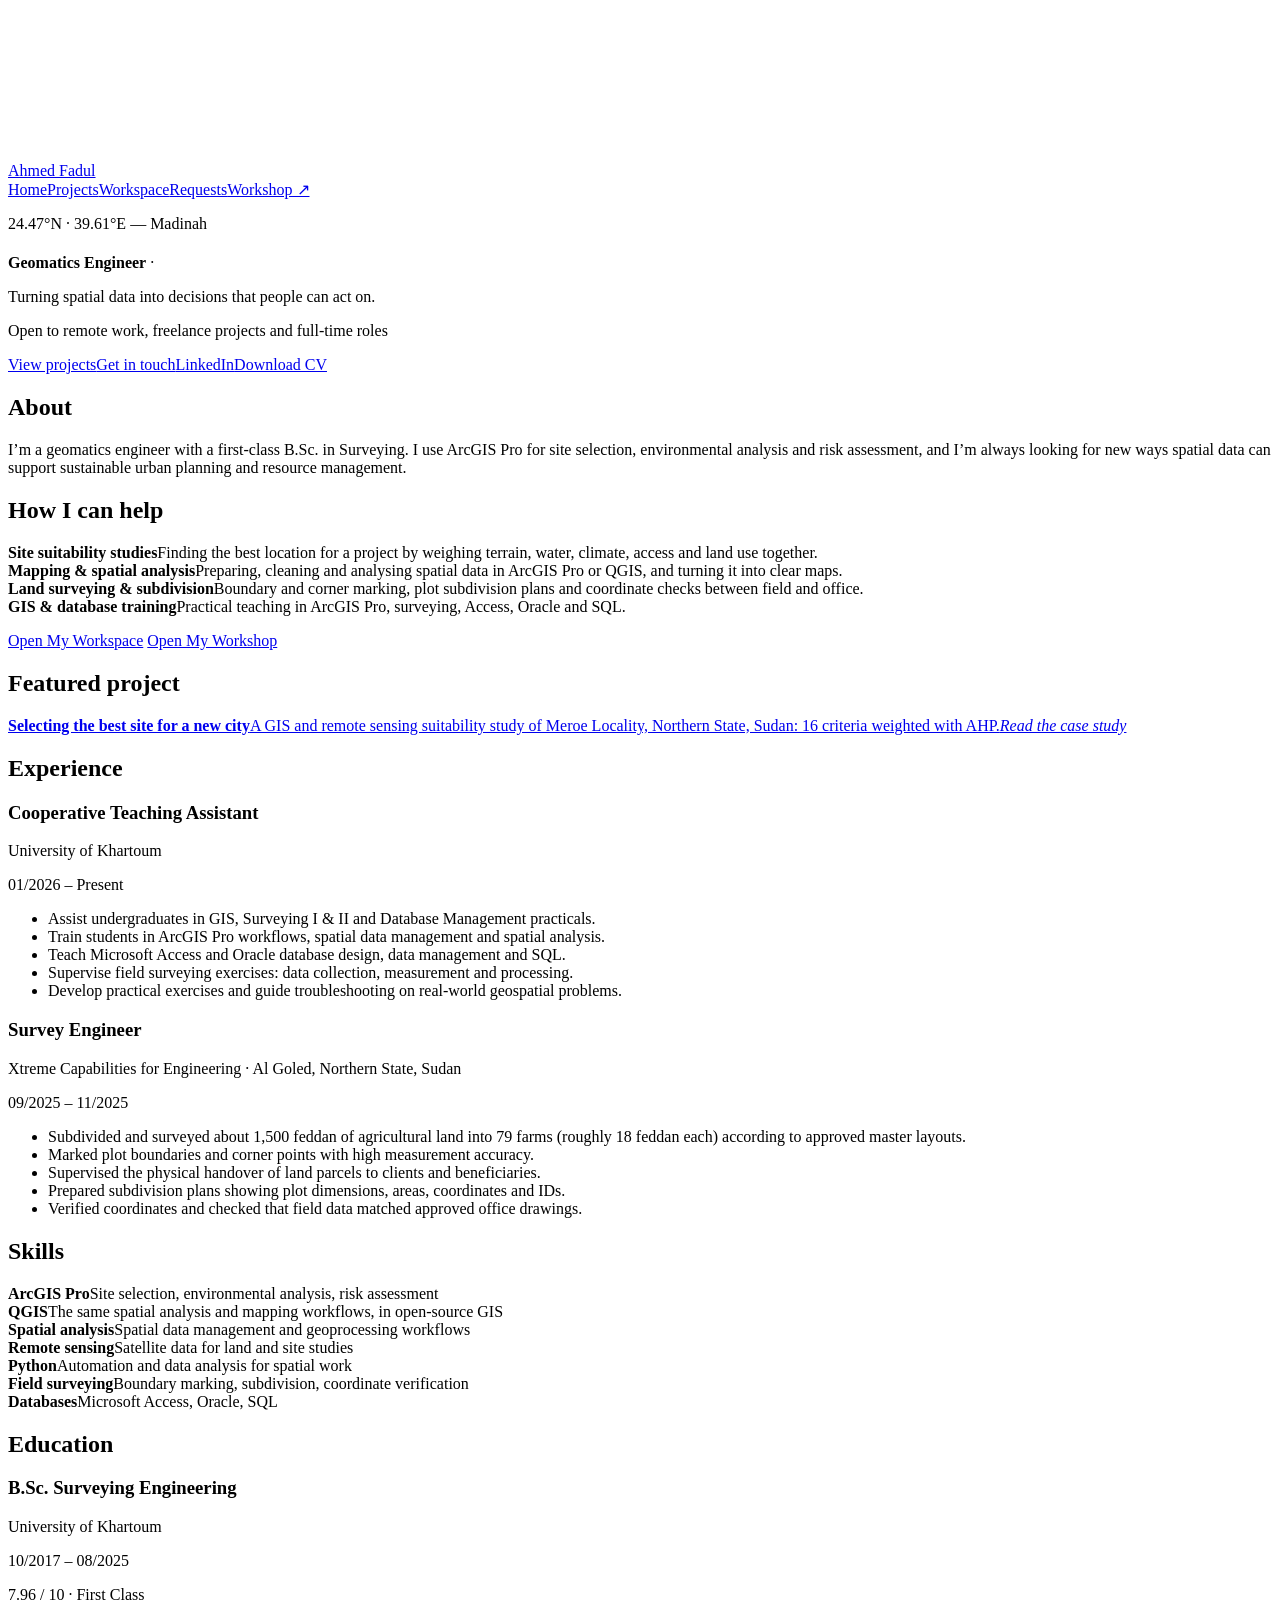
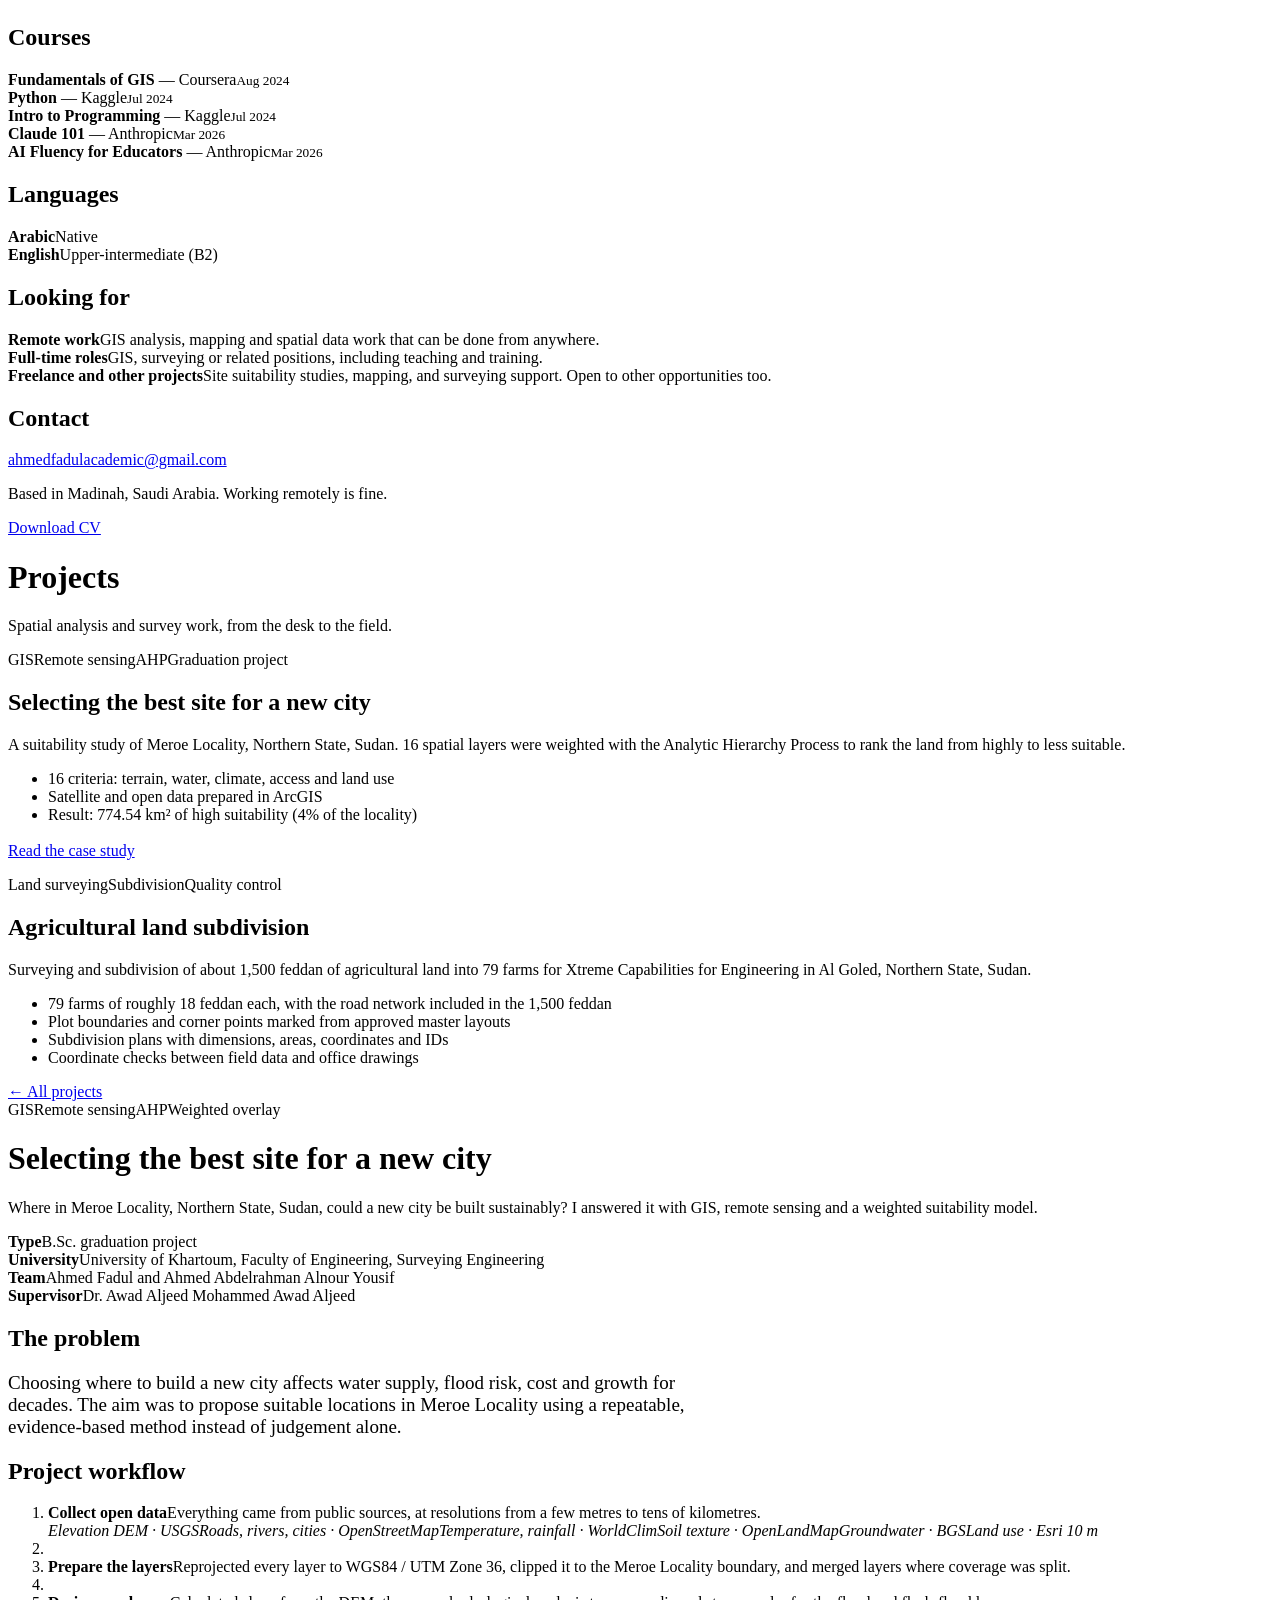
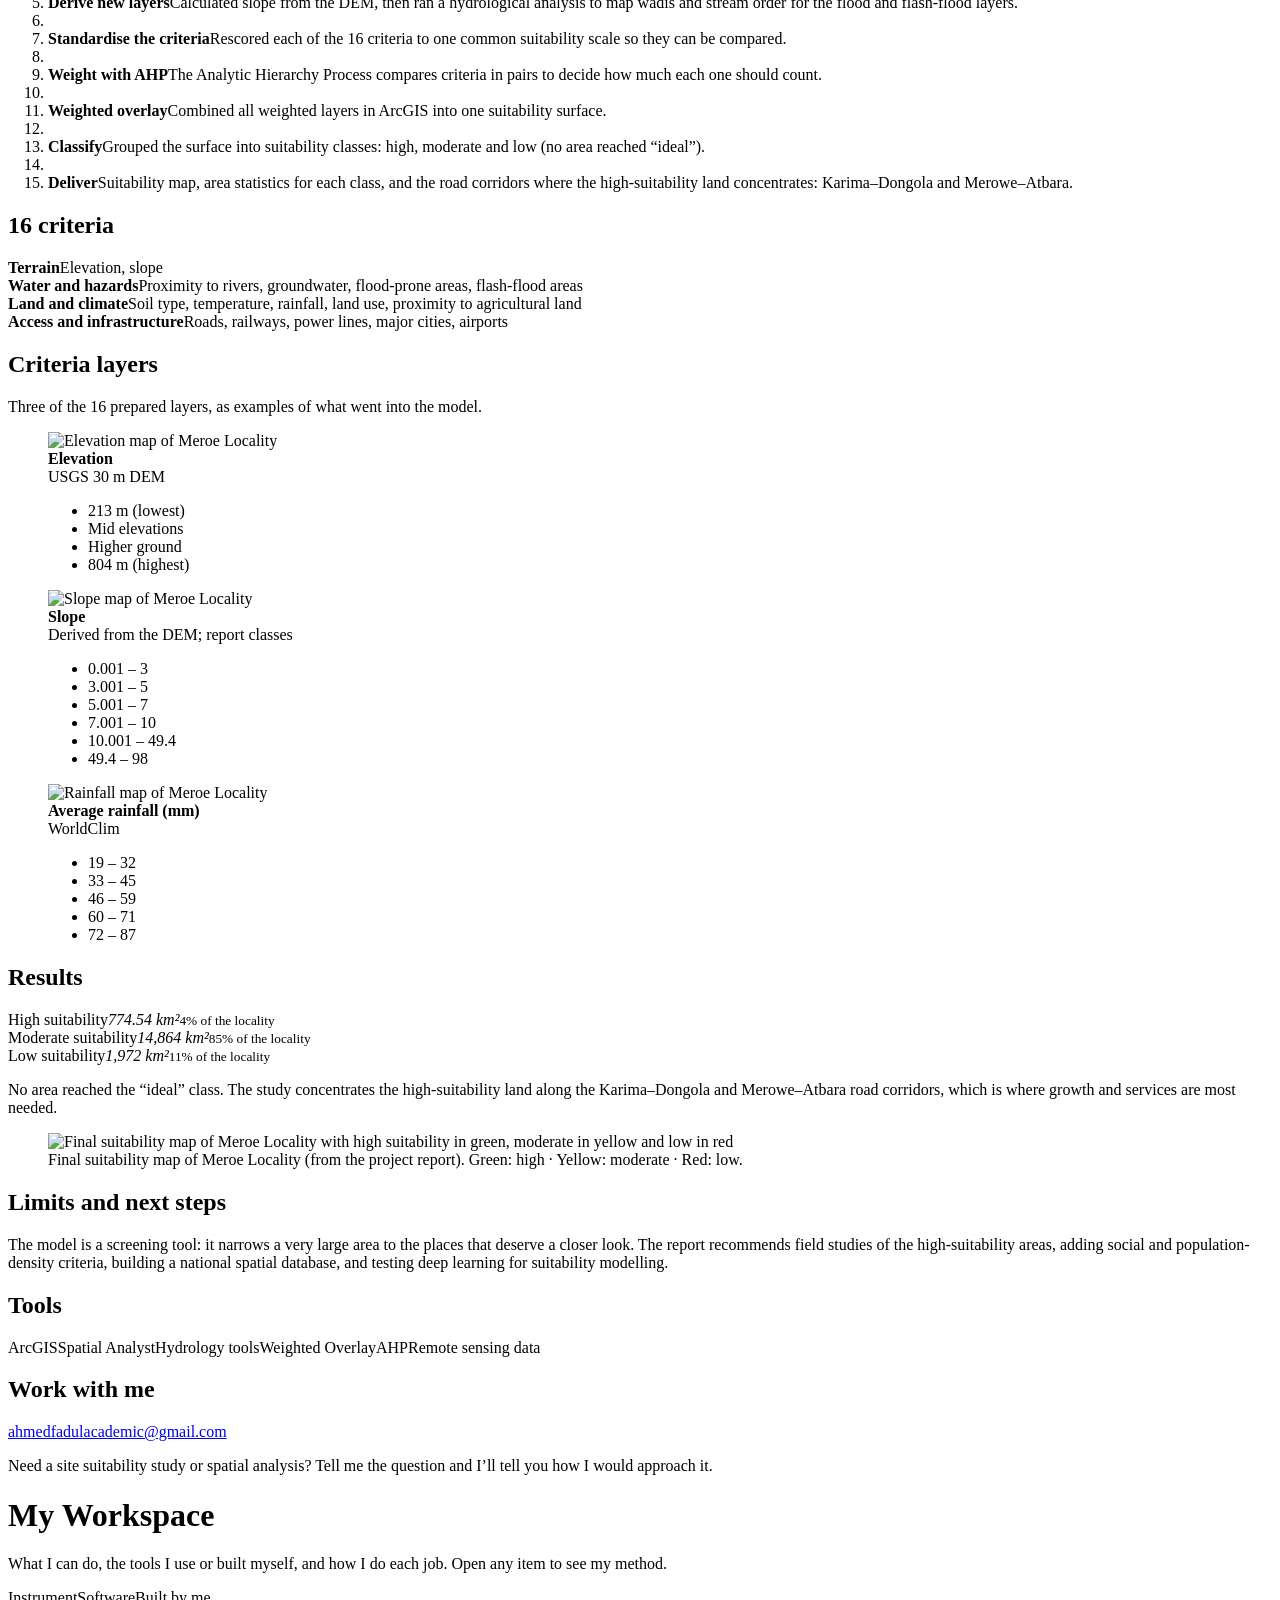
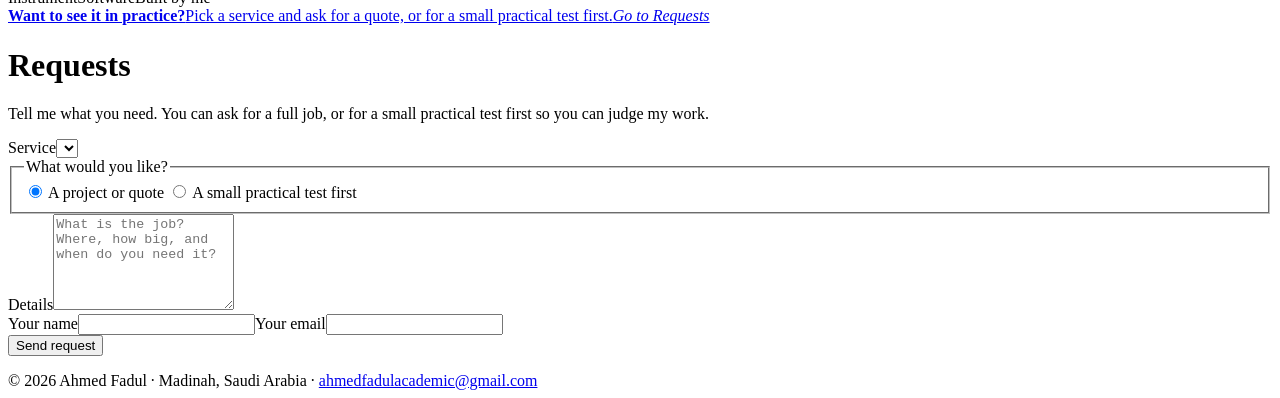
==== index.html @ f586cc31 "Add files via upload" ====
<!DOCTYPE html>
<html lang="en">
<head>
<meta charset="utf-8">
<meta name="viewport" content="width=device-width, initial-scale=1, viewport-fit=cover">
<title>Ahmed Fadul — Geomatics Engineer (GIS)</title>
<meta name="description" content="Ahmed Fadul, geomatics engineer. GIS, remote sensing, spatial analysis and land surveying. Site suitability studies, mapping and survey work.">
<meta name="theme-color" content="#0a1f26">
<meta property="og:title" content="Ahmed Fadul — Geomatics Engineer (GIS)">
<meta property="og:description" content="GIS, remote sensing, spatial analysis and land surveying.">
<meta property="og:type" content="website">
<link rel="icon" href="data:image/svg+xml,%3Csvg xmlns='http://www.w3.org/2000/svg' viewBox='0 0 100 100'%3E%3Ctext y='.9em' font-size='90'%3E%F0%9F%97%BA%EF%B8%8F%3C/text%3E%3C/svg%3E">
<link href="https://fonts.googleapis.com/css2?family=Sora:wght@300;400;600;700&display=swap" rel="stylesheet">
<link rel="stylesheet" href="css/style.css">
</head>
<body>
<canvas id="bg" aria-hidden="true"></canvas>
<div id="bar"></div>
<div class="wrap"><nav><a class="mark" href="#home">Ahmed Fadul</a><div><a class="l" id="n-home" href="#home">Home</a><a class="l" id="n-projects" href="#projects">Projects</a><a class="l" id="n-workspace" href="#workspace">Workspace</a><a class="l" id="n-requests" href="#requests">Requests</a><a class="l" id="n-workshop" href="workshop.html">Workshop ↗</a></div></nav></div>

<div class="view" id="v-home">
<div class="wrap hero">
  <p class="coord"><i></i>24.47°N · 39.61°E — Madinah</p>
  <h1 id="name" aria-label="Ahmed Fadul"></h1>
  <p class="role"><b>Geomatics Engineer</b> · <span id="typed"></span><span class="caret"></span></p>
  <p class="tag">Turning spatial data into decisions that people can act on.</p><p class="avail"><i></i>Open to remote work, freelance projects and full-time roles</p>
  <div class="btns"><a class="btn p" href="#projects">View projects</a><a class="btn" href="mailto:ahmedfadulacademic@gmail.com">Get in touch</a><a class="btn" href="https://www.linkedin.com/in/ahmed-fadul-a285223b2" target="_blank" rel="noopener">LinkedIn</a><a class="btn cvb" href="assets/Ahmed_Fadul_CV.pdf" download="Ahmed_Fadul_CV.pdf">Download CV</a></div>
</div>
<div class="ticker" aria-hidden="true"><div id="tk"></div></div>
<main class="wrap">
<section class="rv"><h2>About</h2><p class="about">I’m a geomatics engineer with a first-class B.Sc. in Surveying. I use ArcGIS Pro for site selection, environmental analysis and risk assessment, and I’m always looking for new ways spatial data can support sustainable urban planning and resource management.</p></section>
<section class="rv"><h2>How I can help</h2><div class="help">
<div><b>Site suitability studies</b><span>Finding the best location for a project by weighing terrain, water, climate, access and land use together.</span></div>
<div><b>Mapping &amp; spatial analysis</b><span>Preparing, cleaning and analysing spatial data in ArcGIS Pro or QGIS, and turning it into clear maps.</span></div>
<div><b>Land surveying &amp; subdivision</b><span>Boundary and corner marking, plot subdivision plans and coordinate checks between field and office.</span></div>
<div><b>GIS &amp; database training</b><span>Practical teaching in ArcGIS Pro, surveying, Access, Oracle and SQL.</span></div></div><p class="wscta"><a class="btn" href="#workspace">Open My Workspace</a> <a class="btn p" href="workshop.html">Open My Workshop</a></p></section>
<section class="rv"><h2>Featured project</h2><a class="teaser" href="#city-site-selection"><b>Selecting the best site for a new city</b><span>A GIS and remote sensing suitability study of Meroe Locality, Northern State, Sudan: 16 criteria weighted with AHP.</span><em>Read the case study</em></a></section>
<section class="rv"><h2>Experience</h2><div>
<div class="job now"><h3>Cooperative Teaching Assistant</h3><p class="org">University of Khartoum</p><span class="date">01/2026 – Present</span><ul><li>Assist undergraduates in GIS, Surveying I &amp; II and Database Management practicals.</li><li>Train students in ArcGIS Pro workflows, spatial data management and spatial analysis.</li><li>Teach Microsoft Access and Oracle database design, data management and SQL.</li><li>Supervise field surveying exercises: data collection, measurement and processing.</li><li>Develop practical exercises and guide troubleshooting on real-world geospatial problems.</li></ul></div>
<div class="job"><h3>Survey Engineer</h3><p class="org">Xtreme Capabilities for Engineering · Al Goled, Northern State, Sudan</p><span class="date">09/2025 – 11/2025</span><ul><li>Subdivided and surveyed about 1,500 feddan of agricultural land into 79 farms (roughly 18 feddan each) according to approved master layouts.</li><li>Marked plot boundaries and corner points with high measurement accuracy.</li><li>Supervised the physical handover of land parcels to clients and beneficiaries.</li><li>Prepared subdivision plans showing plot dimensions, areas, coordinates and IDs.</li><li>Verified coordinates and checked that field data matched approved office drawings.</li></ul></div></div></section>
<section class="rv"><h2>Skills</h2><div class="skills">
<div class="skill"><b>ArcGIS Pro</b><span>Site selection, environmental analysis, risk assessment</span></div><div class="skill"><b>QGIS</b><span>The same spatial analysis and mapping workflows, in open-source GIS</span></div>
<div class="skill"><b>Spatial analysis</b><span>Spatial data management and geoprocessing workflows</span></div>
<div class="skill"><b>Remote sensing</b><span>Satellite data for land and site studies</span></div>
<div class="skill"><b>Python</b><span>Automation and data analysis for spatial work</span></div>
<div class="skill"><b>Field surveying</b><span>Boundary marking, subdivision, coordinate verification</span></div>
<div class="skill"><b>Databases</b><span>Microsoft Access, Oracle, SQL</span></div></div></section>
<section class="rv"><h2>Education</h2><div class="edu"><h3>B.Sc. Surveying Engineering</h3><p>University of Khartoum</p><p>10/2017 – 08/2025</p><span class="gpa">7.96 / 10 · First Class</span></div></section>
<section class="rv"><h2>Courses</h2><div>
<div class="course"><span><b>Fundamentals of GIS</b> — Coursera</span><small>Aug 2024</small></div>
<div class="course"><span><b>Python</b> — Kaggle</span><small>Jul 2024</small></div>
<div class="course"><span><b>Intro to Programming</b> — Kaggle</span><small>Jul 2024</small></div>
<div class="course"><span><b>Claude 101</b> — Anthropic</span><small>Mar 2026</small></div>
<div class="course"><span><b>AI Fluency for Educators</b> — Anthropic</span><small>Mar 2026</small></div></div></section>
<section class="rv"><h2>Languages</h2><div class="langs"><div><b>Arabic</b><span>Native</span></div><div><b>English</b><span>Upper-intermediate (B2)</span></div></div></section>
<section class="rv"><h2>Looking for</h2><div class="help">
<div><b>Remote work</b><span>GIS analysis, mapping and spatial data work that can be done from anywhere.</span></div>
<div><b>Full-time roles</b><span>GIS, surveying or related positions, including teaching and training.</span></div>
<div><b>Freelance and other projects</b><span>Site suitability studies, mapping, and surveying support. Open to other opportunities too.</span></div></div></section>
<section class="rv"><h2>Contact</h2><div class="contact"><a class="big" href="mailto:ahmedfadulacademic@gmail.com">ahmedfadulacademic@gmail.com</a><p>Based in Madinah, Saudi Arabia. Working remotely is fine.</p><p><a class="btn p cvb" href="assets/Ahmed_Fadul_CV.pdf" download="Ahmed_Fadul_CV.pdf">Download CV</a></p></div></section>
</main></div>

<div class="view" id="v-projects">
<main class="wrap">
<div class="phead"><h1>Projects</h1><p>Spatial analysis and survey work, from the desk to the field.</p></div>
<article class="proj rv"><div class="pv"></div><div class="pb"><div class="tags"><span>GIS</span><span>Remote sensing</span><span>AHP</span><span>Graduation project</span></div><h2>Selecting the best site for a new city</h2><p>A suitability study of Meroe Locality, Northern State, Sudan. 16 spatial layers were weighted with the Analytic Hierarchy Process to rank the land from highly to less suitable.</p><ul><li>16 criteria: terrain, water, climate, access and land use</li><li>Satellite and open data prepared in ArcGIS</li><li>Result: 774.54 km² of high suitability (4% of the locality)</li></ul><p style="margin-top:18px"><a class="btn p" href="#city-site-selection">Read the case study</a></p></div></article>
<article class="proj rv"><div class="pv" style="animation-direction:alternate-reverse"></div><div class="pb"><div class="tags"><span>Land surveying</span><span>Subdivision</span><span>Quality control</span></div><h2>Agricultural land subdivision</h2><p>Surveying and subdivision of about 1,500 feddan of agricultural land into 79 farms for Xtreme Capabilities for Engineering in Al Goled, Northern State, Sudan.</p><ul><li>79 farms of roughly 18 feddan each, with the road network included in the 1,500 feddan</li><li>Plot boundaries and corner points marked from approved master layouts</li><li>Subdivision plans with dimensions, areas, coordinates and IDs</li><li>Coordinate checks between field data and office drawings</li></ul></div></article>
</main></div>

<div class="view" id="v-city"><main class="wrap cs">
<a class="back" href="#projects">&larr; All projects</a>
<div class="cs-h"><div class="tags"><span>GIS</span><span>Remote sensing</span><span>AHP</span><span>Weighted overlay</span></div>
<h1>Selecting the best site for a new city</h1>
<p class="lead">Where in Meroe Locality, Northern State, Sudan, could a new city be built sustainably? I answered it with GIS, remote sensing and a weighted suitability model.</p>
<div class="meta"><div><b>Type</b>B.Sc. graduation project</div><div><b>University</b>University of Khartoum, Faculty of Engineering, Surveying Engineering</div><div><b>Team</b>Ahmed Fadul and Ahmed Abdelrahman Alnour Yousif</div><div><b>Supervisor</b>Dr. Awad Aljeed Mohammed Awad Aljeed</div></div></div>

<section class="rv"><h2>The problem</h2><div><p style="font-size:19px;color:var(--ink);font-weight:300;max-width:38em">Choosing where to build a new city affects water supply, flood risk, cost and growth for decades. The aim was to propose suitable locations in Meroe Locality using a repeatable, evidence-based method instead of judgement alone.</p></div></section>

<section class="rv"><h2>Project workflow</h2><ol class="flow">
<li class="fn"><b>Collect open data</b><span>Everything came from public sources, at resolutions from a few metres to tens of kilometres.</span><div class="fc"><em>Elevation DEM · USGS</em><em>Roads, rivers, cities · OpenStreetMap</em><em>Temperature, rainfall · WorldClim</em><em>Soil texture · OpenLandMap</em><em>Groundwater · BGS</em><em>Land use · Esri 10 m</em></div></li><li class="fl" aria-hidden="true"></li>
<li class="fn"><b>Prepare the layers</b><span>Reprojected every layer to WGS84 / UTM Zone 36, clipped it to the Meroe Locality boundary, and merged layers where coverage was split.</span></li><li class="fl" aria-hidden="true"></li>
<li class="fn"><b>Derive new layers</b><span>Calculated slope from the DEM, then ran a hydrological analysis to map wadis and stream order for the flood and flash-flood layers.</span></li><li class="fl" aria-hidden="true"></li>
<li class="fn"><b>Standardise the criteria</b><span>Rescored each of the 16 criteria to one common suitability scale so they can be compared.</span></li><li class="fl" aria-hidden="true"></li>
<li class="fn"><b>Weight with AHP</b><span>The Analytic Hierarchy Process compares criteria in pairs to decide how much each one should count.</span></li><li class="fl" aria-hidden="true"></li>
<li class="fn"><b>Weighted overlay</b><span>Combined all weighted layers in ArcGIS into one suitability surface.</span></li><li class="fl" aria-hidden="true"></li>
<li class="fn"><b>Classify</b><span>Grouped the surface into suitability classes: high, moderate and low (no area reached “ideal”).</span></li><li class="fl" aria-hidden="true"></li>
<li class="fn out"><b>Deliver</b><span>Suitability map, area statistics for each class, and the road corridors where the high-suitability land concentrates: Karima–Dongola and Merowe–Atbara.</span></li></ol></section>

<section class="rv"><h2>16 criteria</h2><div class="crit">
<div><b>Terrain</b><span>Elevation, slope</span></div>
<div><b>Water and hazards</b><span>Proximity to rivers, groundwater, flood-prone areas, flash-flood areas</span></div>
<div><b>Land and climate</b><span>Soil type, temperature, rainfall, land use, proximity to agricultural land</span></div>
<div><b>Access and infrastructure</b><span>Roads, railways, power lines, major cities, airports</span></div></div></section>

<section class="rv"><h2>Criteria layers</h2><div><p>Three of the 16 prepared layers, as examples of what went into the model.</p><div class="gal"><figure class="mapfig"><img alt="Elevation map of Meroe Locality" src="assets/img/elevation.jpg"><figcaption><b>Elevation</b><br>USGS 30 m DEM</figcaption><ul class="lg"><li><s style="background:#2d6a1e"></s>213 m (lowest)</li><li><s style="background:#c9e65a"></s>Mid elevations</li><li><s style="background:#e8b01c"></s>Higher ground</li><li><s style="background:#a8612a"></s>804 m (highest)</li></ul></figure><figure class="mapfig"><img alt="Slope map of Meroe Locality" src="assets/img/slope.jpg"><figcaption><b>Slope</b><br>Derived from the DEM; report classes</figcaption><ul class="lg"><li><s style="background:#2e7d1b"></s>0.001 – 3</li><li><s style="background:#5df23b"></s>3.001 – 5</li><li><s style="background:#f6f01c"></s>5.001 – 7</li><li><s style="background:#f27a1c"></s>7.001 – 10</li><li><s style="background:#b91c1c"></s>10.001 – 49.4</li><li><s style="background:#7a0000"></s>49.4 – 98</li></ul></figure><figure class="mapfig"><img alt="Rainfall map of Meroe Locality" src="assets/img/rainfall.jpg"><figcaption><b>Average rainfall (mm)</b><br>WorldClim</figcaption><ul class="lg"><li><s style="background:#c2553a"></s>19 – 32</li><li><s style="background:#e8b01c"></s>33 – 45</li><li><s style="background:#7ee21c"></s>46 – 59</li><li><s style="background:#1fa88a"></s>60 – 71</li><li><s style="background:#123a8a"></s>72 – 87</li></ul></figure></div></div></section>

<section class="rv"><h2>Results</h2><div class="res"><div>
<div class="bar" aria-hidden="true"><i style="width:4%;background:#2e7d32"></i><i style="width:85%;background:#f2d600"></i><i style="width:11%;background:#d92b2b"></i></div>
<div class="k"><s style="background:#2e7d32"></s><span>High suitability</span><em>774.54 km²</em><small>4% of the locality</small></div>
<div class="k"><s style="background:#f2d600"></s><span>Moderate suitability</span><em>14,864 km²</em><small>85% of the locality</small></div>
<div class="k"><s style="background:#d92b2b"></s><span>Low suitability</span><em>1,972 km²</em><small>11% of the locality</small></div>
<p class="note">No area reached the “ideal” class. The study concentrates the high-suitability land along the Karima–Dongola and Merowe–Atbara road corridors, which is where growth and services are most needed.</p></div>
<figure class="mapfig"><img alt="Final suitability map of Meroe Locality with high suitability in green, moderate in yellow and low in red" src="assets/img/suitability-map.jpg"><figcaption>Final suitability map of Meroe Locality (from the project report). Green: high · Yellow: moderate · Red: low.</figcaption></figure></div></section>

<section class="rv"><h2>Limits and next steps</h2><div><p>The model is a screening tool: it narrows a very large area to the places that deserve a closer look. The report recommends field studies of the high-suitability areas, adding social and population-density criteria, building a national spatial database, and testing deep learning for suitability modelling.</p></div></section>

<section class="rv"><h2>Tools</h2><div class="tags"><span>ArcGIS</span><span>Spatial Analyst</span><span>Hydrology tools</span><span>Weighted Overlay</span><span>AHP</span><span>Remote sensing data</span></div></section>
<section class="rv"><h2>Work with me</h2><div class="contact"><a class="big" href="mailto:ahmedfadulacademic@gmail.com">ahmedfadulacademic@gmail.com</a><p>Need a site suitability study or spatial analysis? Tell me the question and I’ll tell you how I would approach it.</p></div></section>
</main></div>

<div class="view" id="v-workspace"><main class="wrap">
<div class="phead"><h1>My Workspace</h1><p>What I can do, the tools I use or built myself, and how I do each job. Open any item to see my method.</p>
<div class="legend"><span class="tg i">Instrument</span><span class="tg s">Software</span><span class="tg b">Built by me</span></div></div>
<div id="ws-list"></div>
<a class="teaser" href="#requests" style="margin:48px 0 20px"><b>Want to see it in practice?</b><span>Pick a service and ask for a quote, or for a small practical test first.</span><em>Go to Requests</em></a>
</main></div>

<div class="view" id="v-requests"><main class="wrap">
<div class="phead"><h1>Requests</h1><p>Tell me what you need. You can ask for a full job, or for a small practical test first so you can judge my work.</p></div>
<form class="rq" id="rq-form" novalidate>
<label>Service<select id="rq-service" name="service" required></select></label>
<fieldset><legend>What would you like?</legend>
<label class="ra"><input type="radio" name="type" value="project" checked> A project or quote</label>
<label class="ra"><input type="radio" name="type" value="trial"> A small practical test first</label></fieldset>
<label>Details<textarea name="details" rows="6" required placeholder="What is the job? Where, how big, and when do you need it?"></textarea></label>
<div class="rg"><label>Your name<input name="name" required autocomplete="name"></label><label>Your email<input name="email" type="email" required autocomplete="email"></label></div>
<input type="text" name="botcheck" tabindex="-1" autocomplete="off" style="display:none">
<button class="btn p" type="submit">Send request</button>
<p class="rqm" id="rq-msg" role="status" aria-live="polite"></p>
</form></main></div>

<footer><div class="wrap">© 2026 Ahmed Fadul · Madinah, Saudi Arabia · <a href="mailto:ahmedfadulacademic@gmail.com">ahmedfadulacademic@gmail.com</a></div></footer>
<script src="js/workspace.js"></script>
<script src="js/requests.js"></script>
<script src="js/main.js"></script>
</body>
</html>
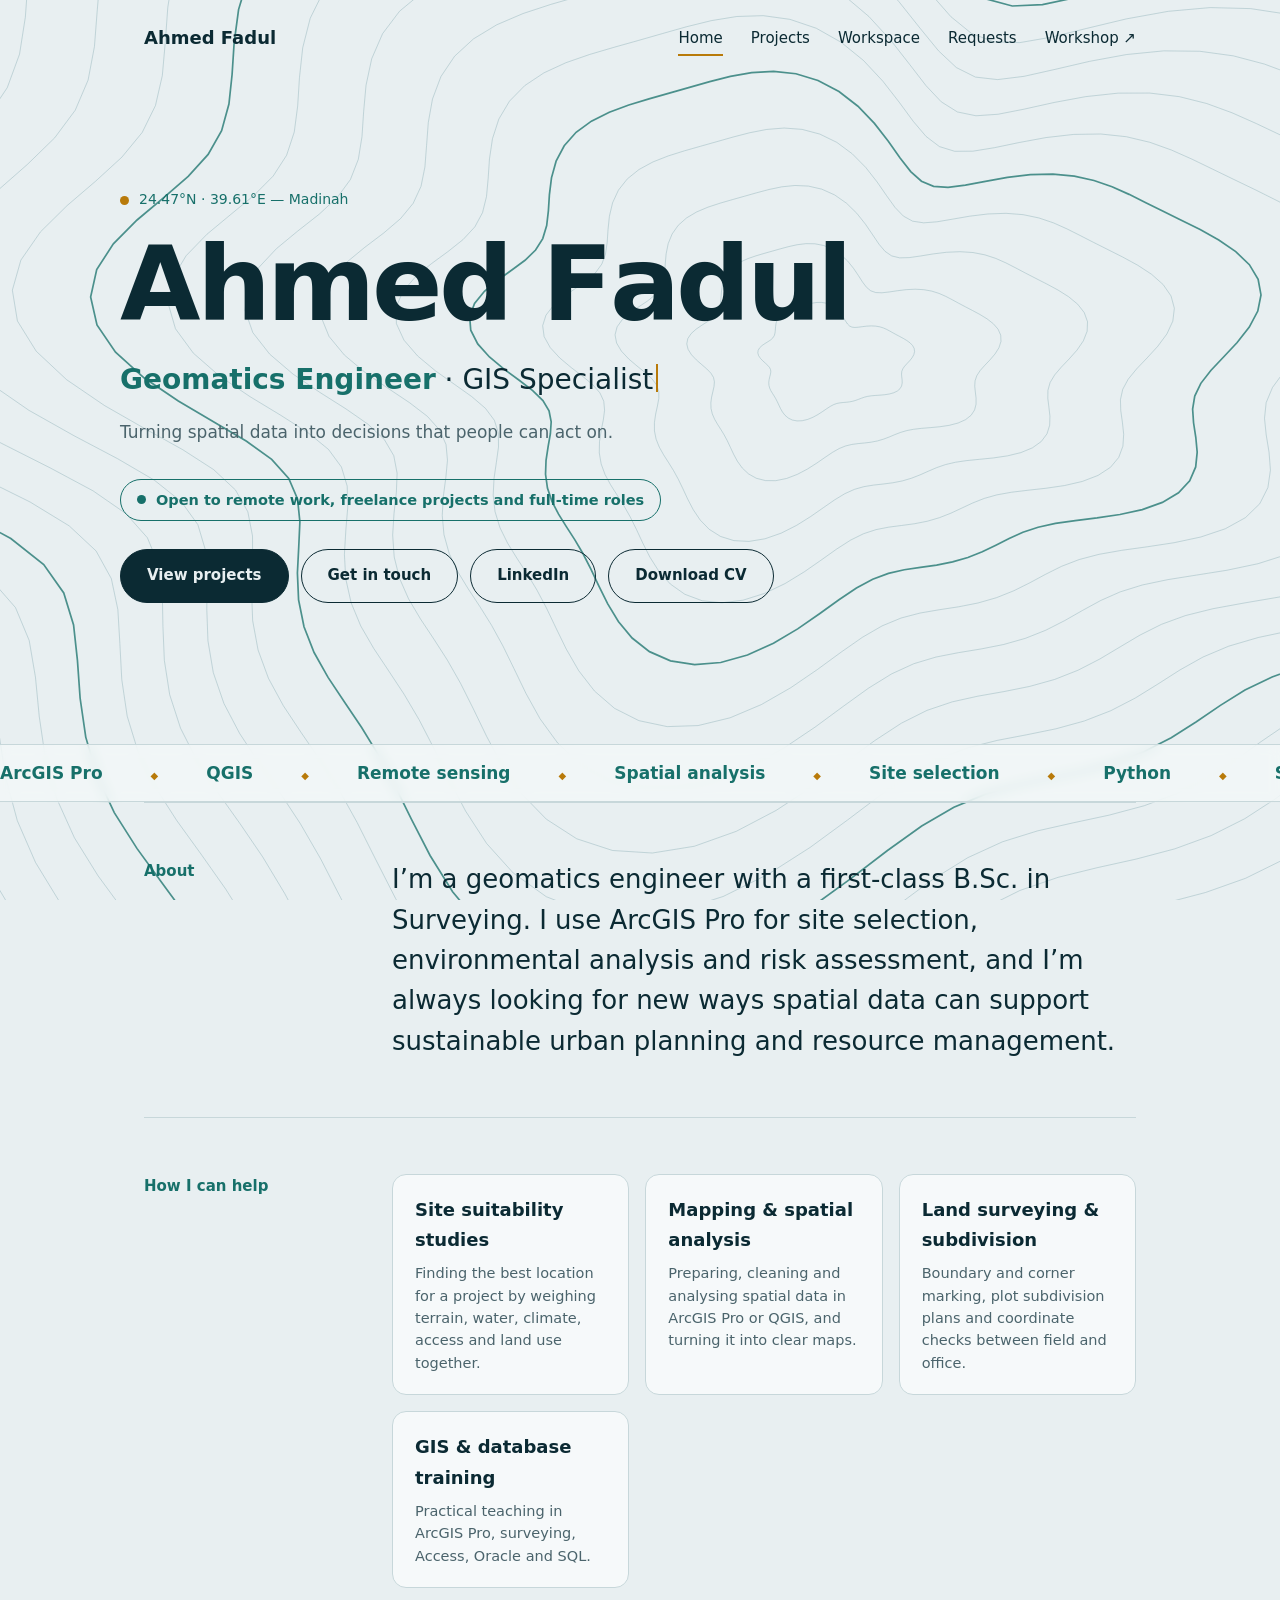
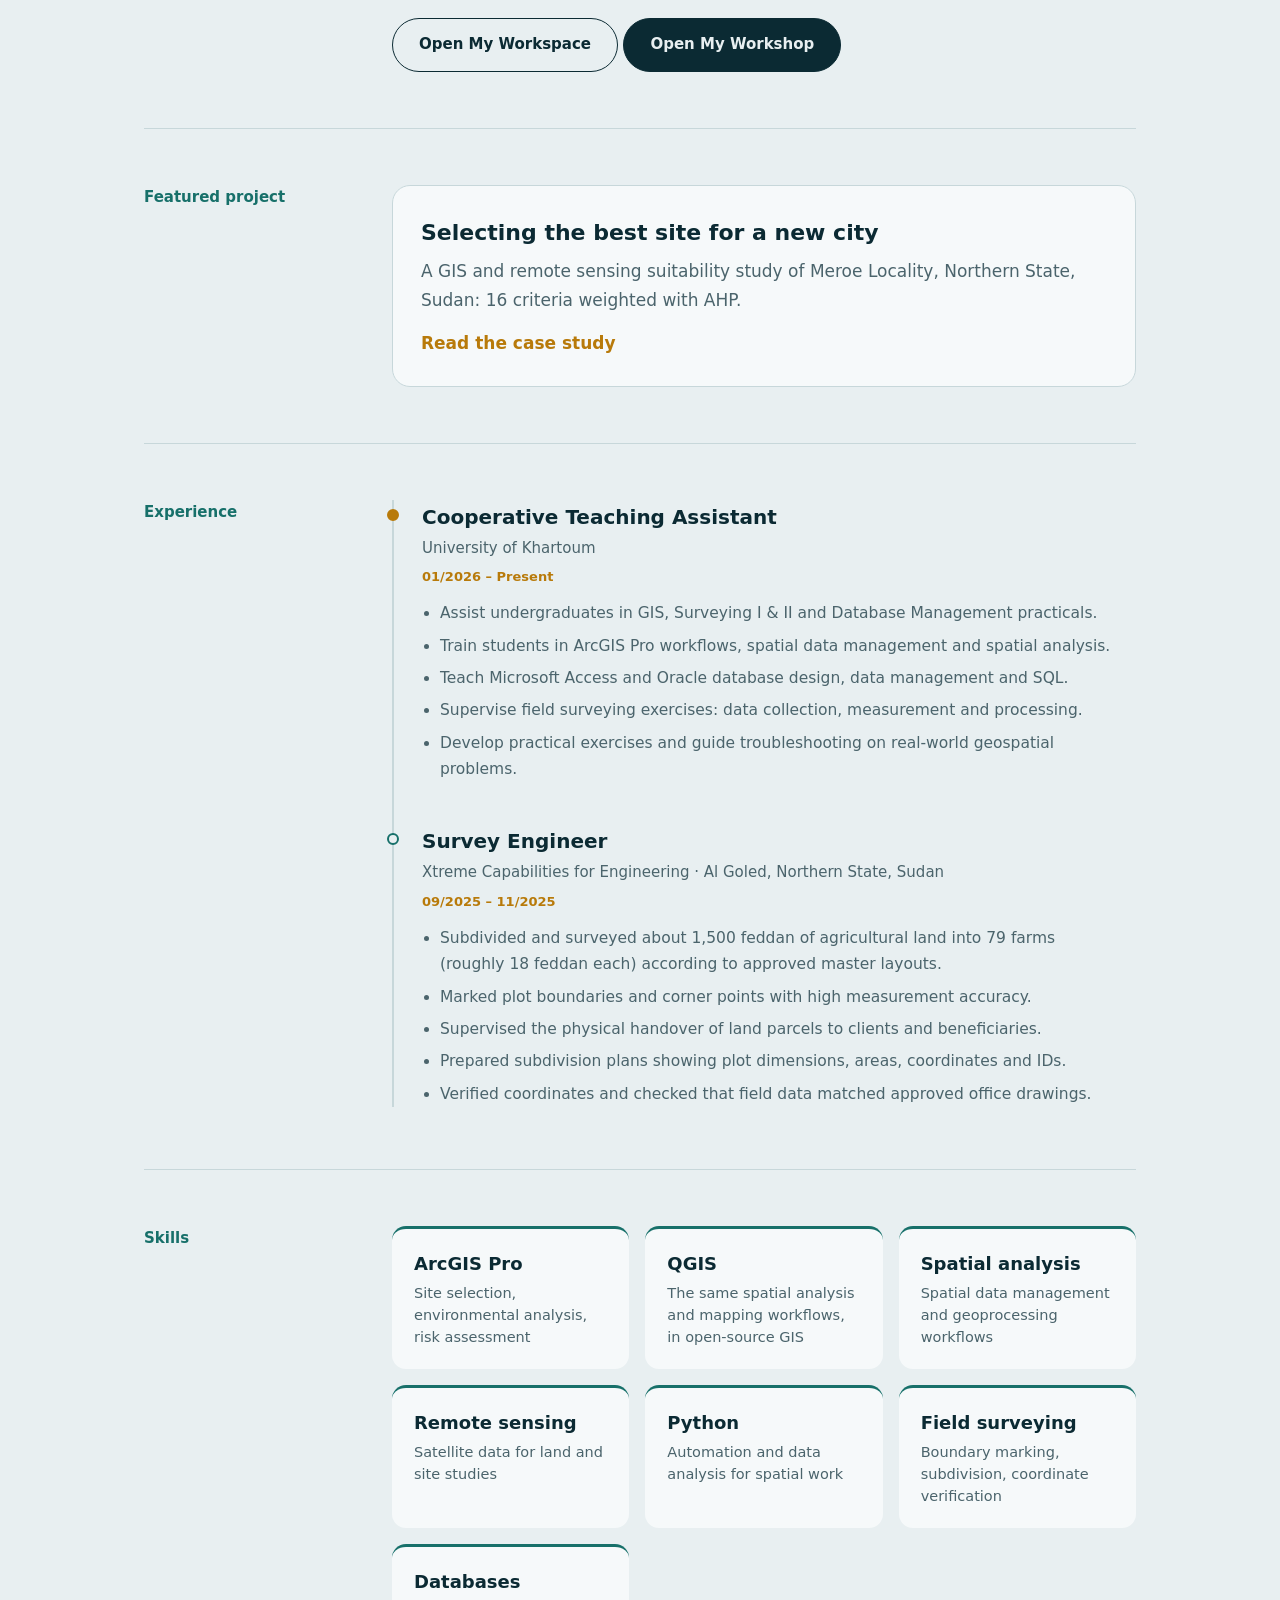
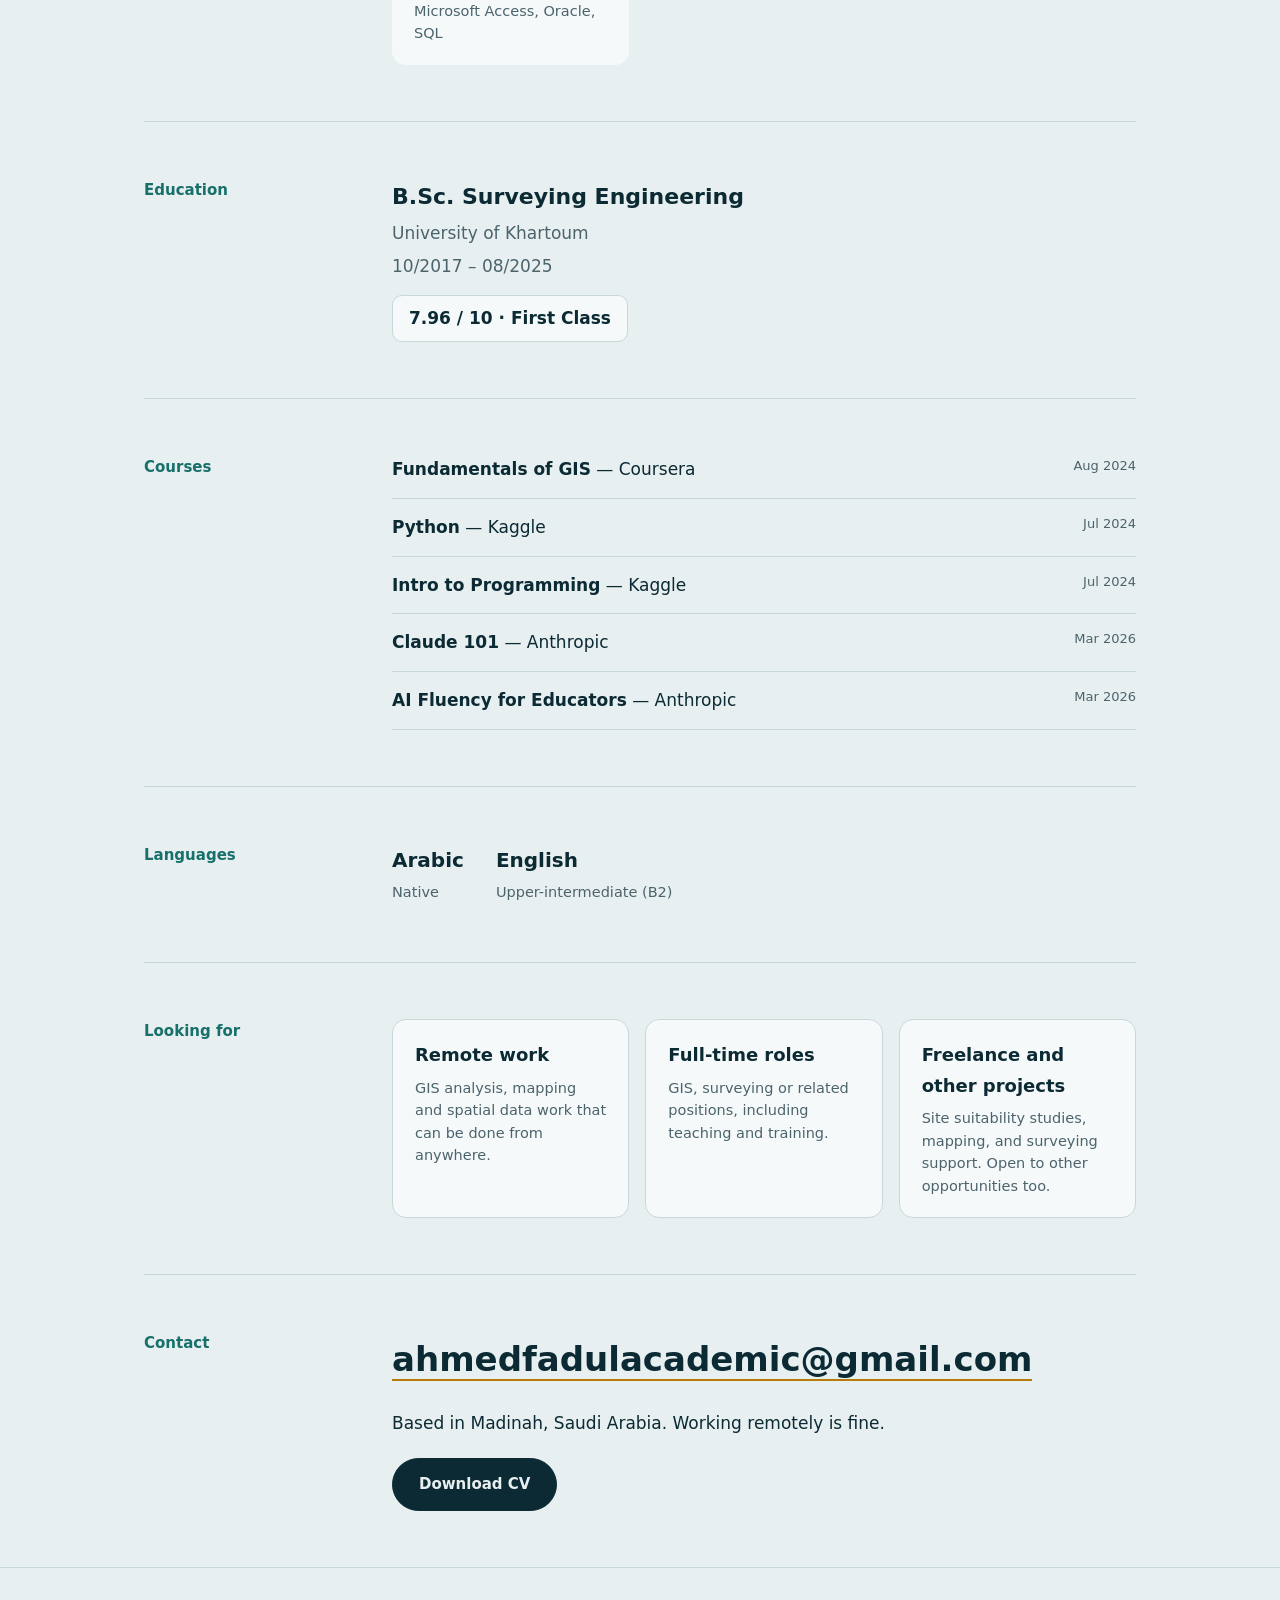
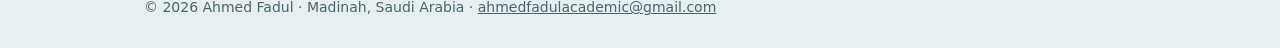
==== commit cce745b4: "Update index.html" ====
--- a/index.html
+++ b/index.html
@@ -100,7 +100,7 @@
 <div class="k"><s style="background:#f2d600"></s><span>Moderate suitability</span><em>14,864 km²</em><small>85% of the locality</small></div>
 <div class="k"><s style="background:#d92b2b"></s><span>Low suitability</span><em>1,972 km²</em><small>11% of the locality</small></div>
 <p class="note">No area reached the “ideal” class. The study concentrates the high-suitability land along the Karima–Dongola and Merowe–Atbara road corridors, which is where growth and services are most needed.</p></div>
-<figure class="mapfig"><img alt="Final suitability map of Meroe Locality with high suitability in green, moderate in yellow and low in red" src="assets/img/suitability-map.jpg"><figcaption>Final suitability map of Meroe Locality (from the project report). Green: high · Yellow: moderate · Red: low.</figcaption></figure></div></section>
+<figure class="mapfig"><img alt="Final suitability map of Meroe Locality with high suitability in green, moderate in yellow and low in red" src="assets/img/suitability-map.jpg"><figcaption>Final suitability map of Meroe Locality. Green: high · Yellow: moderate · Red: low.</figcaption></figure></div></section>
 
 <section class="rv"><h2>Limits and next steps</h2><div><p>The model is a screening tool: it narrows a very large area to the places that deserve a closer look. The report recommends field studies of the high-suitability areas, adding social and population-density criteria, building a national spatial database, and testing deep learning for suitability modelling.</p></div></section>
 
--- a/css/style.css
+++ b/css/style.css
@@ -0,0 +1,188 @@
+:root{--bg:#e8eff1;--surface:#f6f9fa;--ink:#0b2a33;--muted:#4b646c;--line:#7fa6ad;--teal:#17706a;--amber:#b87a0a;--rule:#c7d7da;
+box-sizing:border-box;padding-top:env(safe-area-inset-top,0px);padding-bottom:env(safe-area-inset-bottom,0px)}
+@media (prefers-color-scheme:dark){:root:not([data-theme="light"]){--bg:#0a1f26;--surface:#102a33;--ink:#e6f1f3;--muted:#9db5bb;--line:#3f7480;--teal:#4fc3b8;--amber:#e8b04a;--rule:#1d3f48}}
+:root[data-theme="dark"]{--bg:#0a1f26;--surface:#102a33;--ink:#e6f1f3;--muted:#9db5bb;--line:#3f7480;--teal:#4fc3b8;--amber:#e8b04a;--rule:#1d3f48}
+html{scroll-padding-top:env(safe-area-inset-top,0px);scroll-behavior:smooth}
+*,*::before,*::after{box-sizing:border-box}
+body{margin:0;background:var(--bg);color:var(--ink);font:400 17px/1.7 "Sora",system-ui,sans-serif;-webkit-font-smoothing:antialiased;overflow-x:hidden}
+a{color:inherit}
+a:focus-visible,button:focus-visible{outline:3px solid var(--amber);outline-offset:3px}
+#bg{position:fixed;inset:0;width:100%;height:100%;z-index:0;pointer-events:none}
+#bar{position:fixed;top:0;left:0;height:3px;width:0;background:var(--amber);z-index:20}
+.wrap{max-width:1040px;margin:0 auto;padding:0 24px;position:relative;z-index:1}
+nav{display:flex;justify-content:space-between;align-items:center;padding:22px 0}
+.mark{font-weight:700;text-decoration:none;font-size:18px}
+nav div{display:flex;gap:28px}
+nav a.l{text-decoration:none;font-size:15px;position:relative;padding:4px 0}
+nav a.l::after{content:"";position:absolute;left:0;bottom:0;height:2px;width:100%;background:var(--amber);transform:scaleX(0);transform-origin:left;transition:transform .35s}
+nav a.l:hover::after,nav a.l.on::after{transform:scaleX(1)}
+.hero{min-height:74vh;display:flex;flex-direction:column;justify-content:center;padding:30px 0 60px}
+.coord{font-size:14px;color:var(--teal);margin:0 0 20px;display:flex;align-items:center;gap:10px}
+.coord i{width:9px;height:9px;border-radius:50%;background:var(--amber);animation:ping 2s infinite}
+@keyframes ping{0%{box-shadow:0 0 0 0 var(--amber)}80%,100%{box-shadow:0 0 0 14px transparent}}
+h1{font-size:clamp(48px,10vw,104px);line-height:1;margin:0 0 20px;font-weight:700;letter-spacing:-.035em}
+h1 span{display:inline-block;opacity:0;transform:translateY(60%) rotate(4deg);animation:up .8s cubic-bezier(.2,.8,.2,1) forwards}
+@keyframes up{to{opacity:1;transform:none}}
+.role{font-size:clamp(20px,3vw,28px);font-weight:300;margin:0 0 14px;min-height:1.5em}
+.role b{font-weight:600;color:var(--teal)}
+.caret{display:inline-block;width:2px;height:1em;background:var(--amber);margin-left:3px;vertical-align:-.12em;animation:blink 1s steps(1) infinite}
+@keyframes blink{50%{opacity:0}}
+.tag{color:var(--muted);max-width:46ch;margin:0 0 32px}
+.btns{display:flex;gap:12px;flex-wrap:wrap}
+.btn{display:inline-block;padding:13px 26px;border-radius:999px;text-decoration:none;font-weight:600;font-size:15px;border:1.5px solid var(--ink);transition:transform .25s,background .25s,color .25s,border-color .25s}
+.btn.p{background:var(--ink);color:var(--bg)}
+.btn:hover{transform:translateY(-3px);border-color:var(--teal)}
+.btn.p:hover{background:var(--teal);color:#fff}
+.ticker{overflow:hidden;border-block:1px solid var(--rule);background:color-mix(in srgb,var(--surface) 70%,transparent);backdrop-filter:blur(6px);position:relative;z-index:1}
+.ticker div{display:flex;gap:48px;width:max-content;padding:14px 0;animation:tick 28s linear infinite;font-weight:600;color:var(--teal)}
+.ticker span::after{content:"◆";margin-left:48px;color:var(--amber);font-size:10px}
+@keyframes tick{to{transform:translateX(-50%)}}
+section{border-top:1px solid var(--rule);padding:56px 0;display:grid;grid-template-columns:200px 1fr;gap:24px 48px}
+.view>section:first-child{border-top:0}
+section>h2{margin:0;font-size:15px;font-weight:600;color:var(--teal)}
+.rv{opacity:0;transform:translateY(28px);transition:opacity .8s,transform .8s cubic-bezier(.2,.8,.2,1)}
+.rv.in{opacity:1;transform:none}
+.about{font-size:clamp(20px,2.4vw,26px);line-height:1.55;font-weight:300;max-width:34em;margin:0}
+.job{position:relative;padding:0 0 36px 28px;border-left:2px solid var(--rule)}
+.job:last-child{padding-bottom:0}
+.job::before{content:"";position:absolute;left:-7px;top:9px;width:12px;height:12px;border-radius:50%;background:var(--bg);border:2px solid var(--teal)}
+.job.now::before{background:var(--amber);border-color:var(--amber);animation:ping 2s infinite}
+.job h3{margin:0;font-size:20px;font-weight:600}
+.job .org{color:var(--muted);margin:2px 0 0;font-size:15px}
+.job .date{font-size:13px;color:var(--amber);margin:4px 0 12px;font-weight:600;display:inline-block}
+.job ul{margin:0;padding:0 18px;color:var(--muted);font-size:15.5px}
+.job li{margin-bottom:6px}
+.skills{display:grid;grid-template-columns:repeat(auto-fit,minmax(220px,1fr));gap:16px}
+.skill{background:var(--surface);border-radius:14px;padding:20px 22px;border-top:3px solid var(--teal);transition:transform .3s,border-color .3s}
+.skill:hover{transform:translateY(-6px);border-color:var(--amber)}
+.skill b{display:block;font-size:18px;margin-bottom:4px}
+.skill span{color:var(--muted);font-size:14.5px;line-height:1.5;display:block}
+.edu h3{margin:0;font-size:22px;font-weight:600}
+.edu p{margin:4px 0;color:var(--muted)}
+.gpa{display:inline-block;margin-top:10px;background:var(--surface);border:1px solid var(--rule);border-radius:10px;padding:8px 16px;font-weight:600}
+.course{display:flex;justify-content:space-between;gap:16px;padding:14px 0;border-bottom:1px solid var(--rule)}
+.course:first-child{padding-top:0}
+.course small{color:var(--muted);font-size:13px;white-space:nowrap}
+.langs{display:flex;gap:32px;flex-wrap:wrap}
+.langs b{display:block;font-size:20px}
+.langs span{color:var(--muted);font-size:14.5px}
+.contact a.big{font-size:clamp(20px,3.6vw,34px);font-weight:600;text-decoration:none;border-bottom:2px solid var(--amber);word-break:break-all}
+.contact p{margin:20px 0 0}
+.teaser{display:block;text-decoration:none;background:var(--surface);border-radius:18px;padding:28px;border:1px solid var(--rule);transition:transform .3s,border-color .3s}
+.teaser:hover{transform:translateY(-5px);border-color:var(--teal)}
+.teaser b{font-size:22px;display:block;margin-bottom:6px}
+.teaser span{color:var(--muted)}
+.teaser em{display:block;margin-top:14px;color:var(--amber);font-style:normal;font-weight:600}
+.phead{padding:50px 0 24px}
+.phead h1{font-size:clamp(44px,8vw,84px)}
+.phead p{color:var(--muted);max-width:44ch;margin:0}
+.proj{display:grid;grid-template-columns:1.05fr 1fr;gap:0;background:var(--surface);border:1px solid var(--rule);border-radius:22px;overflow:hidden;margin-bottom:28px;transition:transform .35s,border-color .35s}
+.proj:hover{transform:translateY(-6px);border-color:var(--teal)}
+.pv{min-height:260px;position:relative;background:radial-gradient(circle at 60% 45%,transparent 0 6%,var(--line) 6.4% 6.9%,transparent 7.3% 13%,var(--line) 13.4% 13.9%,transparent 14.3% 20%,var(--teal) 20.4% 21.2%,transparent 21.6% 27%,var(--line) 27.4% 27.9%,transparent 28.3% 34%,var(--line) 34.4% 34.9%,transparent 35.3% 42%,var(--line) 42.4% 42.9%,transparent 43.3%),var(--bg);background-size:140% 140%;animation:drift 14s ease-in-out infinite alternate}
+@keyframes drift{to{background-position:100% 100%}}
+.pv::after{content:"";position:absolute;left:60%;top:45%;width:14px;height:14px;margin:-7px;border-radius:50%;background:var(--amber);animation:ping 2s infinite}
+.pb{padding:32px}
+.tags{display:flex;gap:8px;flex-wrap:wrap;margin-bottom:14px}
+.tags span{font-size:12.5px;border:1px solid var(--teal);color:var(--teal);border-radius:999px;padding:3px 12px;font-weight:600}
+.pb h2{margin:0 0 10px;font-size:26px;line-height:1.25}
+.pb p{color:var(--muted);margin:0 0 14px;font-size:15.5px}
+.pb ul{margin:0;padding:0 18px;color:var(--muted);font-size:15px}
+footer{border-top:1px solid var(--rule);padding:28px 0;color:var(--muted);font-size:14px;position:relative;z-index:1}
+.view{display:none}.view.on{display:block}
+@media(max-width:760px){section{grid-template-columns:1fr;padding:40px 0}.proj{grid-template-columns:1fr}.pv{min-height:180px}.course{flex-direction:column;gap:2px}nav div{gap:18px}}
+@media(prefers-reduced-motion:reduce){*{animation:none!important;transition:none!important}h1 span,.rv{opacity:1;transform:none}html{scroll-behavior:auto}}
+
+.back{display:inline-block;margin:26px 0 0;text-decoration:none;color:var(--teal);font-weight:600;font-size:15px}
+.cs-h{padding:28px 0 36px}
+.cs-h h1{font-size:clamp(36px,6.4vw,68px);line-height:1.08;margin:14px 0 16px;letter-spacing:-.03em}
+.cs-h .lead{font-size:clamp(18px,2.2vw,22px);font-weight:300;color:var(--muted);max-width:44ch;margin:0 0 22px}
+.meta{display:grid;grid-template-columns:repeat(auto-fit,minmax(200px,1fr));gap:16px;border-top:1px solid var(--rule);padding-top:20px;font-size:14.5px}
+.meta b{display:block;color:var(--teal);font-size:13px;font-weight:600}
+.cs h3{margin:0 0 8px;font-size:19px}
+.cs p{margin:0 0 14px;color:var(--muted)}
+.steps{counter-reset:s;display:grid;gap:16px;margin:0;padding:0;list-style:none}
+.steps li{counter-increment:s;position:relative;background:var(--surface);border:1px solid var(--rule);border-radius:14px;padding:18px 20px 18px 64px;color:var(--muted);font-size:15.5px;line-height:1.55}
+.steps li::before{content:counter(s);position:absolute;left:18px;top:16px;width:30px;height:30px;border-radius:50%;background:var(--teal);color:var(--bg);display:grid;place-items:center;font-weight:700;font-size:14px}
+.steps b{color:var(--ink);display:block;font-size:17px;margin-bottom:2px}
+.crit{display:grid;grid-template-columns:repeat(auto-fit,minmax(230px,1fr));gap:14px}
+.crit div{border-top:3px solid var(--teal);background:var(--surface);border-radius:12px;padding:16px 18px}
+.crit b{display:block;margin-bottom:6px}
+.crit span{color:var(--muted);font-size:14.5px;line-height:1.55;display:block}
+.res{display:grid;grid-template-columns:1fr 1fr;gap:32px;align-items:start}
+.mapfig{margin:0;background:var(--surface);border:1px solid var(--rule);border-radius:18px;padding:18px}
+.mapfig img{display:block;width:100%;height:auto;border-radius:8px;background:#fff}
+.mapfig figcaption{font-size:13px;color:var(--muted);margin-top:10px}
+.bar{display:flex;height:16px;border-radius:99px;overflow:hidden;margin:6px 0 22px;background:var(--rule)}
+.bar i{display:block;height:100%;transform-origin:left;transform:scaleX(0);transition:transform 1.4s cubic-bezier(.2,.8,.2,1) .3s}
+.in .bar i{transform:scaleX(1)}
+.k{display:grid;grid-template-columns:18px 1fr auto;gap:4px 12px;align-items:center;padding:12px 0;border-bottom:1px solid var(--rule)}
+.k s{width:14px;height:14px;border-radius:4px;display:block}
+.k em{font-style:normal;font-weight:600;font-size:20px}
+.k small{grid-column:2/4;color:var(--muted);font-size:13.5px}
+.note{border-left:3px solid var(--amber);padding:4px 0 4px 16px;margin:20px 0 0;color:var(--muted);font-size:15px}
+.help{display:grid;grid-template-columns:repeat(auto-fit,minmax(230px,1fr));gap:16px}
+.help div{background:var(--surface);border:1px solid var(--rule);border-radius:14px;padding:20px 22px}
+.help b{display:block;font-size:18px;margin-bottom:6px}
+.help span{color:var(--muted);font-size:14.5px;line-height:1.55;display:block}
+@media(max-width:760px){.res{grid-template-columns:1fr}}
+.gal{display:grid;grid-template-columns:repeat(auto-fit,minmax(200px,1fr));gap:16px}
+.gal .mapfig{padding:14px}.gal .mapfig img{aspect-ratio:3/4;object-fit:contain}
+.gal figcaption{color:var(--ink);font-size:14px}.gal figcaption b{font-weight:600}
+.lg{list-style:none;margin:10px 0 0;padding:0;display:grid;gap:4px;font-size:13px;color:var(--muted)}
+.lg li{display:flex;align-items:center;gap:8px}.lg s{width:14px;height:14px;border-radius:3px;display:block;flex:none}
+.avail{display:inline-flex;align-items:center;gap:10px;margin:0 0 28px;padding:8px 16px;border:1px solid var(--teal);border-radius:999px;font-size:14.5px;color:var(--teal);font-weight:600;width:fit-content}
+.avail i{width:9px;height:9px;border-radius:50%;background:var(--teal);animation:ping 2s infinite}
+button.btn{font:inherit;font-weight:600;font-size:15px;background:none;color:var(--ink);cursor:pointer}button.btn.p{background:var(--ink);color:var(--bg)}button.btn.p:hover{background:var(--teal);color:#fff}.cvb[hidden]{display:none}
+
+/* workflow diagram */
+.flow{display:flex;flex-direction:column;max-width:700px;margin:0;padding:0;list-style:none;counter-reset:f}
+.fn{counter-increment:f;position:relative;background:var(--surface);border:1px solid var(--rule);border-radius:14px;padding:16px 20px 16px 66px;transition:border-color .3s,transform .3s}
+.fn:hover{border-color:var(--teal);transform:translateX(4px)}
+.fn::before{content:counter(f);position:absolute;left:18px;top:16px;width:30px;height:30px;border-radius:50%;background:var(--teal);color:var(--bg);display:grid;place-items:center;font-weight:700;font-size:14px}
+.fn b{display:block;font-size:17px}
+.fn>span{color:var(--muted);font-size:14.5px;line-height:1.55;display:block}
+.fn.out{border-color:var(--amber);border-width:2px}
+.fn.out::before{background:var(--amber)}
+.fc{display:flex;flex-wrap:wrap;gap:6px;margin-top:10px}
+.fc em{font-style:normal;font-size:12.5px;border:1px solid var(--rule);background:var(--bg);border-radius:999px;padding:2px 10px;color:var(--muted)}
+.fl{width:2px;height:28px;margin-left:32px;background:var(--line);position:relative;overflow:visible}
+.fl::after{content:"";position:absolute;left:-3px;top:0;width:8px;height:8px;border-radius:50%;background:var(--amber);animation:flow 1.8s linear infinite}
+@keyframes flow{from{top:-4px;opacity:0}20%{opacity:1}to{top:24px;opacity:0}}
+
+/* workspace and requests */
+nav{flex-wrap:wrap;gap:8px 16px}
+.legend{display:flex;gap:8px;flex-wrap:wrap;margin-top:16px}
+.wsh{margin:40px 0 14px;font-size:15px;font-weight:600;color:var(--teal)}
+.ws{background:var(--surface);border:1px solid var(--rule);border-radius:14px;margin-bottom:10px;transition:border-color .3s}
+.ws:hover,.ws[open]{border-color:var(--teal)}
+.ws summary{list-style:none;cursor:pointer;display:flex;align-items:center;gap:12px;padding:16px 20px;font-weight:600;font-size:17px}
+.ws summary::-webkit-details-marker{display:none}
+.ws summary::after{content:"+";margin-left:auto;font-size:24px;color:var(--amber);transition:transform .3s;line-height:1}
+.ws[open] summary::after{transform:rotate(45deg)}
+.wl{font-size:12px;border:1px solid var(--amber);color:var(--amber);border-radius:999px;padding:1px 10px;font-weight:600}
+.wb{padding:0 20px 22px;animation:wsin .45s ease}
+@keyframes wsin{from{opacity:0;transform:translateY(-8px)}}
+.wd{color:var(--muted);margin:0 0 14px}
+.wtools{display:flex;gap:8px;flex-wrap:wrap;margin-bottom:6px}
+.tg{font-size:13px;border-radius:999px;padding:3px 12px;font-weight:600;border:1px solid var(--line);color:var(--muted)}
+.tg.i{border-color:var(--teal);color:var(--teal)}
+.tg.s{border-color:var(--line);color:var(--ink)}
+.tg.b{background:var(--amber);border-color:var(--amber);color:#fff}
+.wb h4{margin:18px 0 8px;font-size:14px;color:var(--teal);font-weight:600}
+.wb ol{margin:0 0 18px;padding-left:22px;color:var(--muted);font-size:15.5px}
+.wb li{margin-bottom:6px;padding-left:4px}
+.rq{max-width:640px;display:grid;gap:18px;padding-bottom:20px}
+.rq label,.rq legend{display:grid;gap:6px;font-weight:600;font-size:14.5px}
+.rq fieldset{border:1px solid var(--rule);border-radius:12px;padding:12px 16px;display:grid;gap:8px}
+.rq legend{padding:0 6px}
+.rq label.ra{display:flex;gap:10px;align-items:center;font-weight:400;font-size:16px}
+.rq input,.rq select,.rq textarea{font:inherit;font-weight:400;color:var(--ink);background:var(--surface);border:1px solid var(--line);border-radius:10px;padding:11px 14px;width:100%}
+.rq input[type=radio]{width:auto}
+.rq input:focus,.rq select:focus,.rq textarea:focus{outline:3px solid var(--amber);outline-offset:1px}
+.rg{display:grid;grid-template-columns:1fr 1fr;gap:14px}
+.rq button{justify-self:start}
+.rqm{margin:0;color:var(--muted);font-size:15px;min-height:1.4em}
+.rqm.ok{color:var(--teal);font-weight:600}
+@media(max-width:560px){.rg{grid-template-columns:1fr}nav a.l{font-size:14px}}
+
+.wscta{margin:6px 0 0}@media(min-width:761px){.wscta{grid-column:2}}
